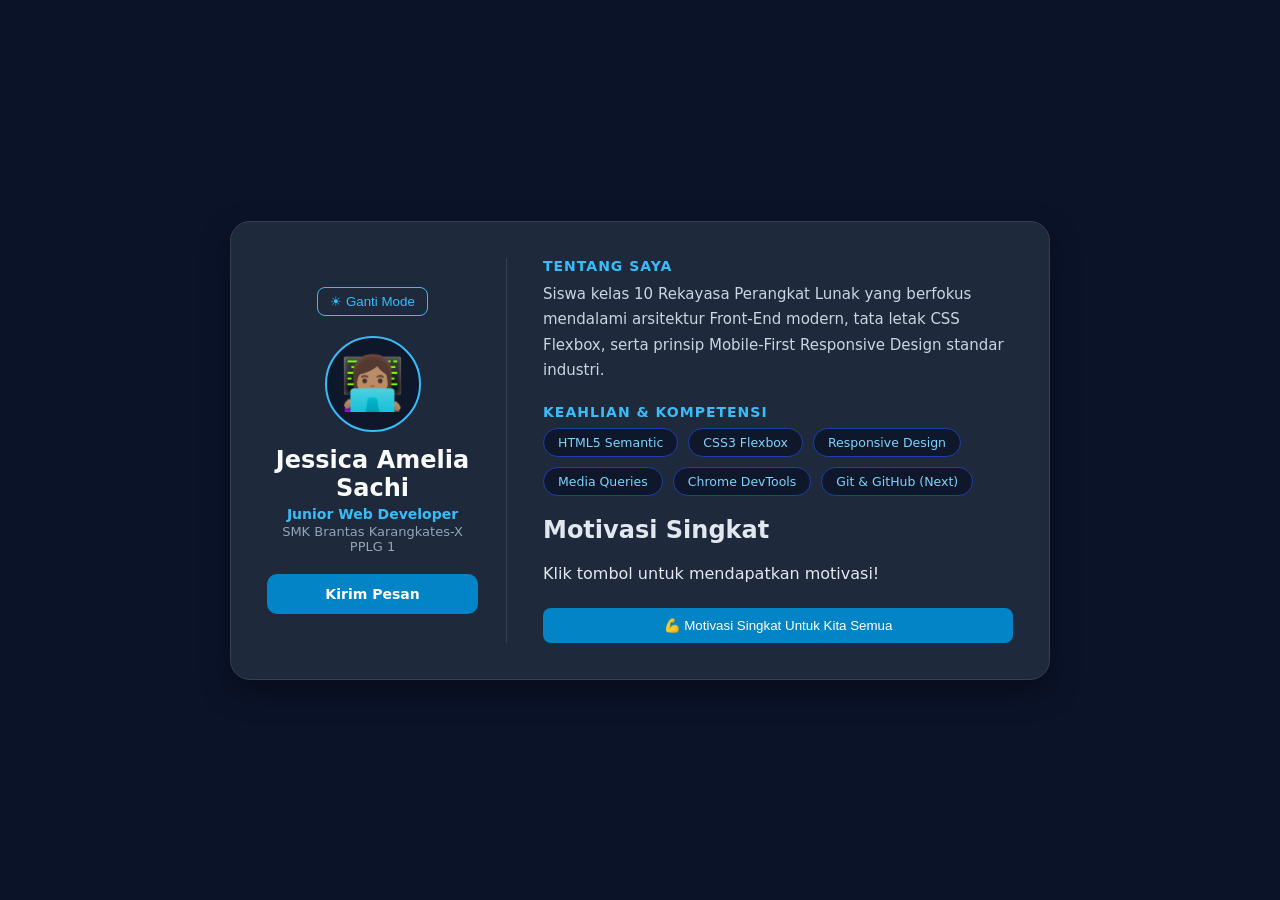
==== index.html @ fa55be3f "Rename .html to index.html" ====
<!DOCTYPE html>
<html lang="id">
<head>
  <meta charset="UTF-8">
  <meta name="viewport" content="width=device-width, initial-scale=1.0">
  <title>Profil Digital Responsive - Jessica Amelia Sachi</title>
  <link rel="stylesheet" href="style.css">
</head>
<body>
  <main class="page-wrapper">
    <!-- Kartu Profil Utama -->
      <article class="profile-card">
      <!-- Kolom Kiri / Header Profil -->
      <header class="card-aside">
        <button id="btnToggleTema" class="btn-tema" type="button">☀ Ganti Mode</button>
        <script src="script.js" defer></script>
        <div class="avatar-box">
          <span class="avatar-icon"></span> 👩🏽‍💻
        </div>
        <h1 class="student-name">Jessica Amelia Sachi</h1>
        <p class="student-role">Junior Web Developer</p>
        <p class="student-school">SMK Brantas Karangkates-X PPLG 1</p>
        <a href="mailto:jessicaxrpl1@gmail.com" class="btn-contact" id="btnKontak">Kirim Pesan</a>
      </header>
      <!-- Kolom Kanan / Konten Detail -->
      <section class="card-content">
        <div class="bio-section">
          <h2 class="section-heading">Tentang Saya</h2>
          <p class="bio-text">
            Siswa kelas 10 Rekayasa Perangkat Lunak yang berfokus mendalami
            arsitektur Front-End modern, tata letak CSS Flexbox, serta prinsip
            Mobile-First Responsive Design standar industri.
          </p>
        </div>
        <div class="skills-section">
          <h2 class="section-heading">Keahlian & Kompetensi</h2>
          <div class="skill-matrix">
            <div class="skill-badge">HTML5 Semantic</div>
            <div class="skill-badge">CSS3 Flexbox</div>
            <div class="skill-badge">Responsive Design</div>
            <div class="skill-badge">Media Queries</div>
            <div class="skill-badge">Chrome DevTools</div>
            <div class="skill-badge">Git & GitHub (Next)</div>
          </div>
        </div>
      <h2 id="motivasi">Motivasi Singkat</h2>
      <p id="motivasi">Klik tombol untuk mendapatkan motivasi!</p>
      <button id="btnMotivasi">💪 Motivasi Singkat Untuk Kita Semua</button>
      </section>
    </article>
  </main>
        <div id="modalKontak" class="modal-overlay">
        <div class="modal-box">
         <h2>Kirim Pesan</h2>
          <p>Silahkan hubungi saya melalui email:</p>
          <p class="email-line">
          <a href="mailto:jessicaxrpl1@gmail.com" class="email-link">jessicaxrpl1@gmail.com</a>
          </p>
          <button id="btnTutupModal" class="btn-tutup" type="button">Tutup</button>
        </div>
      </div>
<script src="script.js" defer></script>
</body>
</html>
---- style.css ----
/* ===== 1. RESET & VARIABEL GLOBAL ===== */
* {
  margin: 0;
  padding: 0;
  box-sizing: border-box;
}
body {
  font-family: 'Segoe UI', system-ui, -apple-system, sans-serif;
  background-color: #0b1329; /* Latar gelap modern */
  color: #e2e8f0;
  min-height: 100vh;
  display: flex;
  justify-content: center;
  align-items: center;
  padding: 16px;
}
.page-wrapper {
  width: 100%;
  max-width: 820px;
}
/* ===== 2. KARTU PROFIL (MOBILE: COLUMN) ===== */
.profile-card {
  background-color: #1e293b;
  border: 1px solid #334155;
  border-radius: 20px;
  padding: 24px;
  box-shadow: 0 12px 30px rgba(0, 0, 0, 0.35);
  display: flex;
  flex-direction: column; /* Bertumpuk vertikal di HP */
  gap: 24px;
}
/* ===== 3. BAGIAN ASIDE / HEADER PROFIL ===== */
.card-aside {
  display: flex;
  flex-direction: column;
  align-items: center;
  text-align: center;
  padding-bottom: 20px;
  border-bottom: 1px solid #334155;
}
.avatar-box {
  width: 84px;
  height: 84px;
  background: #0f172a;
  border: 2px solid #38bdf8;
  border-radius: 50%;
  display: flex;
  justify-content: center;
  align-items: center;
  font-size: 46px;
  margin-bottom: 14px;
  transition: transform 0.2s ease;
}
.avatar-box:hover {
  transform:scale(1.05);
  box-shadow: 0 20px 50px rgba(247, 246, 248, 0.35);
}
.skill-badge:hover {
  border-color: #38bdf8;
  background-color: #1e293b;
  transform: translateY(-3px);
}
.student-name {
  font-size: 22px;
  color: #f8fafc;
  font-weight: 700;
}
.student-role {
  color: #38bdf8;
  font-size: 14px;
  font-weight: 600;
  margin-top: 4px;
}
.student-school {
  color: #94a3b8;
  font-size: 13px;
  margin-top: 2px;
}
.btn-contact {
  margin-top: 16px;
  display: inline-block;
  width: 100%; /* Tombol lebar penuh di HP */
  text-align: center;
    background-color: #0284c7;
  color: #ffffff;
  text-decoration: none;
  padding: 12px 20px;
    border-radius: 10px;
  font-weight: 600;
  font-size: 14px;
  transition: all 0.2s ease;
}
.btn-contact:hover {
  background-color: #0369a1;
  transform: translateY(-2px);
}
/* ===== 4. BAGIAN KONTEN DETAIL ===== */
.card-content {
  display: flex;
  flex-direction: column;
  gap: 20px;
}
.section-heading {
  font-size: 14px;
  color: #38bdf8;
  text-transform: uppercase;
  letter-spacing: 1px;
  margin-bottom: 8px;
  font-weight: 700;
}
.bio-text {
  font-size: 14px;
  line-height: 1.7;
  color: #cbd5e1;
}
/* Skill Matrix dengan Flex Wrap */
.skill-matrix {
  display: flex;
  flex-wrap: wrap; /* Otomatis turun baris jika layar sempit */
  gap: 10px;
}
.skill-badge {
  background-color: #0f172a;
  border: 1px solid #1e40af;
  color: #7dd3fc;
  padding: 6px 14px;
  border-radius: 20px;
  font-size: 12.5px;
  font-weight: 500;
  transition: border-color 0.2s ease;
}
.skill-badge:hover {
  border-color: #38bdf8;
  background-color: #1e293b;
}
/* ===== 5. MEDIA QUERIES: TABLET & DESKTOP (>= 680px) ===== */
@media screen and (min-width: 680px) {
  body {
    padding: 32px;
  }
  .profile-card {
    flex-direction: row; /* Berubah menjadi 2 Kolom Berdampingan */
    align-items: stretch;
    padding: 36px;
    gap: 36px;
  }
  .card-aside {
    width: 240px; /* Lebar tetap untuk kolom aside di desktop */
    flex-shrink: 0;
    padding-bottom: 0;
    padding-right: 28px;
    border-bottom: none; /* Hilangkan garis bawah */
    border-right: 1px solid #334155; /* Ganti dengan garis pembatas vertikal */
    justify-content: center;
  }
  .avatar-box {
    width: 96px;
    height: 96px;
    font-size: 52px;
  }
  .student-name {
    font-size: 24px;
  }
  .btn-contact {
    width: 100%;
    margin-top: 20px;
  }
  .card-content {
    flex: 1; /* Mengisi sisa ruang kosong di sebelah kanan */
    justify-content: center;
  }
  .bio-text {
    font-size: 15px;
  }
}
/* ===== CSS Tombol Toggle ===== */
.btn-tema {
  background: transparent;
  border: 1px solid #38bdf8;
  color: #38bdf8;
  padding: 6px 12px;
  border-radius: 8px;
  cursor: pointer;
  margin-bottom: 20px;
  transition: 0.3s;
}
.btn-tema:hover {
  background: #38bdf8;
  color: #ffffff;
}
/* ===== CSS Light Mode (State) ===== */
/* Ketika body memiliki class .light-mode, timpa warna aslinya */
body.light-mode {
  background-color: #f8fafc;
  color: #a8abb3;
}
body.light-mode .profile-card {
  background-color: #ffffff;
  border-color: #90949a;
  box-shadow: 0 10px 25px #2f537a;
}
body.light-mode .student-name {
  color: #126293;
}
body.light-mode .card-aside {
  border-color: #cbd5e1;
}
/* ===== CSS Modal Popup ===== */
.modal-overlay {
  position: fixed; /* Agar selalu di atas layar */
  top: 0; left: 0; width: 100%; height: 100%;
  background-color: rgba(0, 0, 0, 0.7);
  display: none; /* Sembunyikan dari layar */
  justify-content: center;
  align-items: center;
  z-index: 1000;
}
/* Class aktif untuk menampilkan modal */
.modal-overlay.show {
  display: flex; /* Ubah ke flex agar nampil di tengah */
}
.modal-box {
background: #1e293b;
padding: 30px;
border-radius: 12px;
text-align: center;
width: 90%;
max-width: 400px;
}
.btn-tutup {
margin-top: 20px;
background: #ef4444;
color: white;
border: none;
padding: 8px 16px;
border-radius: 6px;
cursor: pointer;
}
body.light-mode .skill-badge {
  color: #126293;
  border-color: hsl(220, 2%, 32%);
  background-color: #7dd4fc4c;
}
body.light-mode .avatar-box {
  border-color:#38bdf8;
  background-color: #ffffff;
}
body.light-mode .student-school {
  color: #4f5052;
}
body.light-mode .bio-text {
  color: #4f5052;
}
/* ===== Teks Motivasi ===== */
#motivasi {
    color: #e2e8f0;
    min-height: 24px;
}
/* Teks saat Mode Terang */
body.light-mode #motivasi {
    color: #173b78 ;
}
body.light-mode .modal-box {
background: #ffffff;
color: #126293;
padding: 30px;
border-radius: 12px;
text-align: center;
width: 90%;
max-width: 400px;
}
.modal-overlay {
  position: fixed; /* Agar selalu di atas layar */
  top: 0; left: 0; width: 100%; height: 100%;
  background-color: rgba(0, 0, 0, 0.7);
  display: none; /* Sembunyikan dari layar */
  justify-content: center;
  align-items: center;
  z-index: 1000;
}
.btn-tutup {
margin-top: 20px;
background: #ef4444;
color: white;
border: none;
padding: 8px 16px;
border-radius: 6px;
cursor: pointer;
}
.motivasi {
    text-align: center;
    margin-top: 25px;
    padding: 20px;
    border-radius: 15px;
    background-color: #173b78;
}
.motivasi h2 {
    color: #333333;
    margin-bottom: 10px;
}

.motivasi p {
    color: #333333;
    min-height: 24px;
}

#btnMotivasi {
    padding: 10px 18px;
    border: none;
    border-radius: 8px;
    background-color: #0284c7;
    color: #ffffff;
    cursor: pointer;
}
#btnMotivasi:hover {
    opacity: 0.85;
}
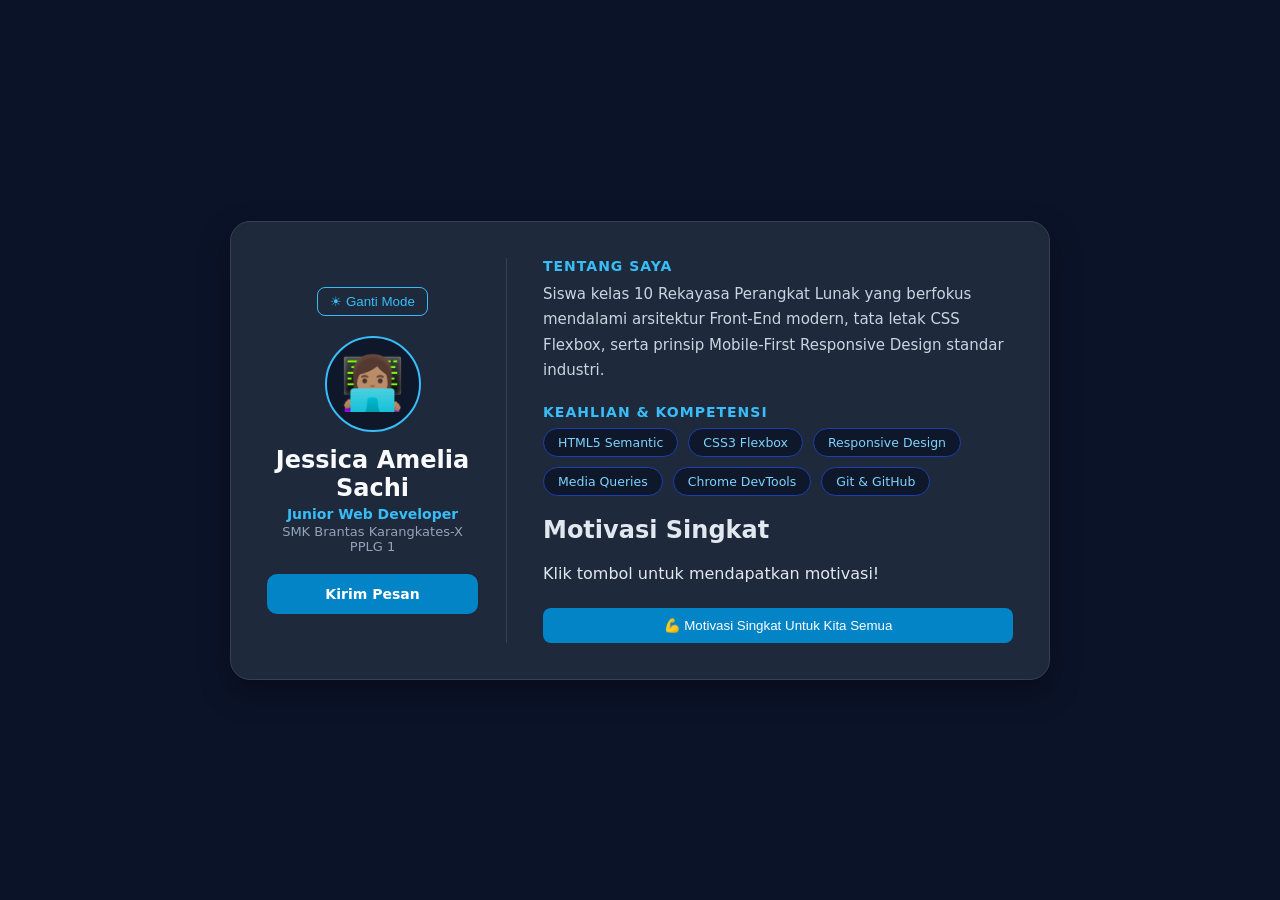
==== commit 2df076d7: "feat: Menghapus "next" pada Git & GitHub" ====
--- a/index.html
+++ b/index.html
@@ -40,7 +40,7 @@
             <div class="skill-badge">Responsive Design</div>
             <div class="skill-badge">Media Queries</div>
             <div class="skill-badge">Chrome DevTools</div>
-            <div class="skill-badge">Git & GitHub (Next)</div>
+            <div class="skill-badge">Git & GitHub</div>
           </div>
         </div>
       <h2 id="motivasi">Motivasi Singkat</h2>
